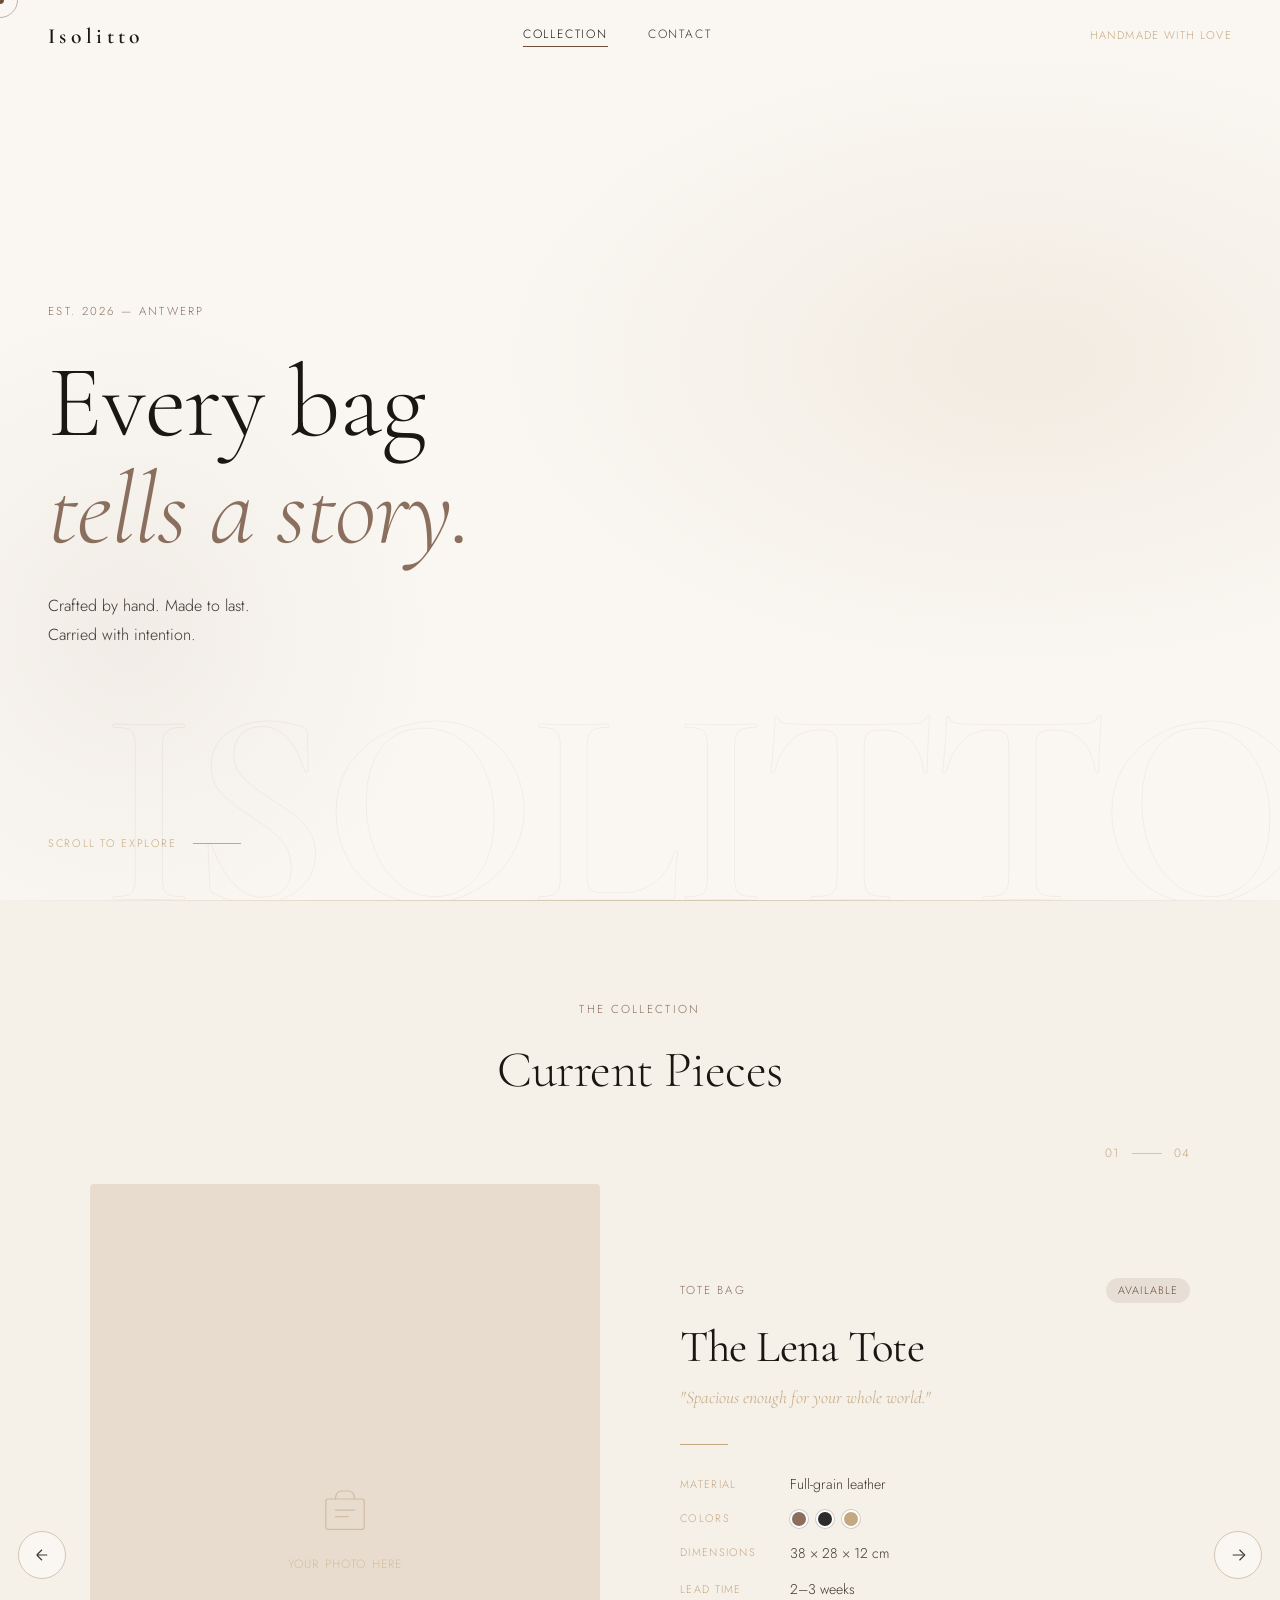
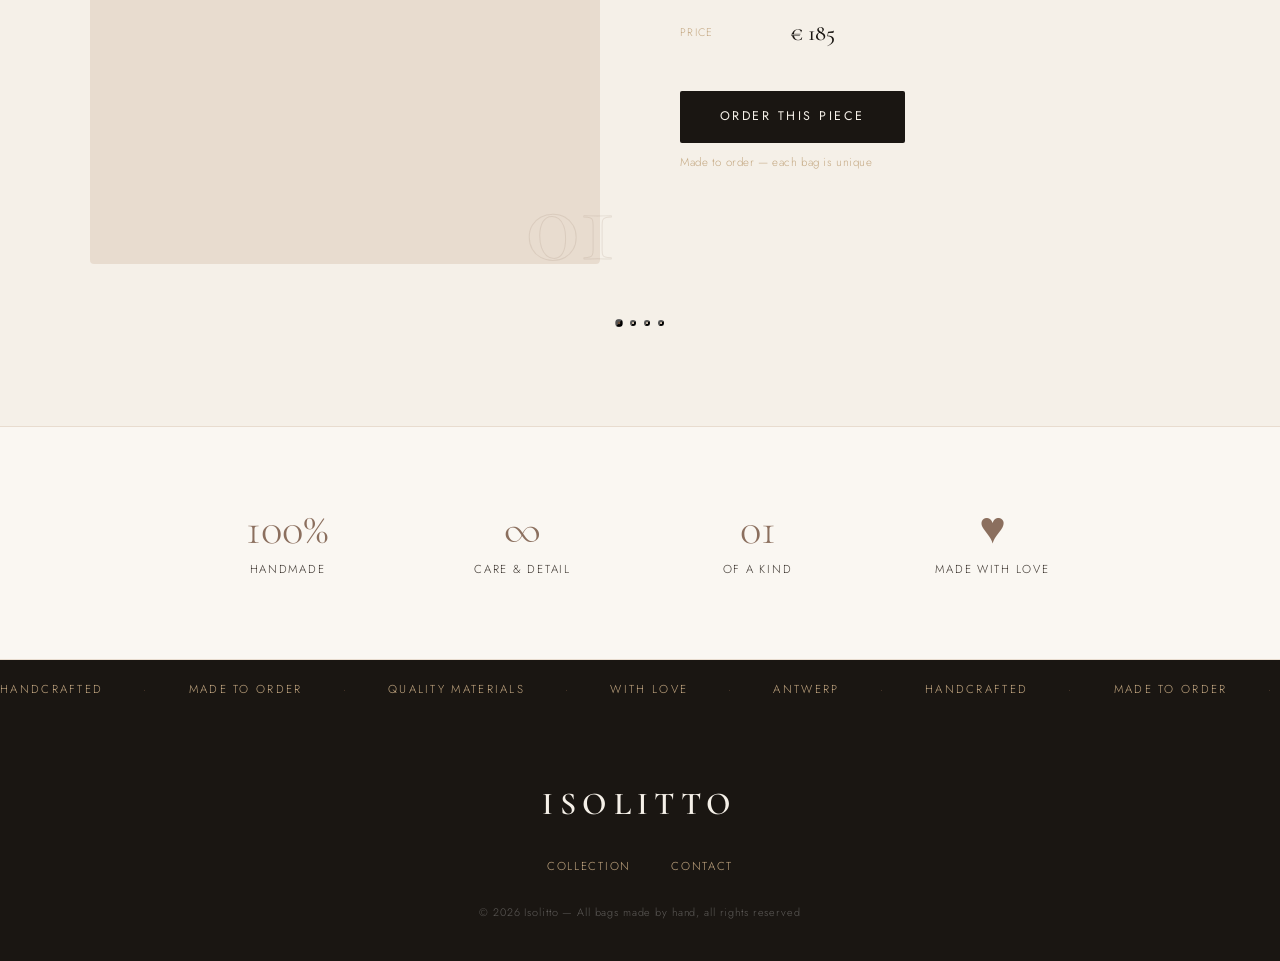
==== index.html @ eee50d2f "Add files via upload" ====
<!DOCTYPE html>
<html lang="en">
<head>
  <meta charset="UTF-8" />
  <meta name="viewport" content="width=device-width, initial-scale=1.0" />
  <title>ISOLITTO — Handmade Bags</title>
  <link rel="stylesheet" href="style.css" />
  <link rel="preconnect" href="https://fonts.googleapis.com">
  <link rel="preconnect" href="https://fonts.gstatic.com" crossorigin>
  <link href="https://fonts.googleapis.com/css2?family=Cormorant+Garamond:ital,wght@0,300;0,400;0,500;0,600;1,300;1,400&family=Jost:wght@200;300;400;500&display=swap" rel="stylesheet">
</head>
<body>

  <!-- CURSOR -->
  <div class="cursor" id="cursor"></div>
  <div class="cursor-follower" id="cursor-follower"></div>

  <!-- NAV -->
  <nav id="nav">
    <div class="nav-logo">
      <a href="index.html">Isolitto</a>
    </div>
    <div class="nav-links">
      <a href="index.html" class="nav-link active">Collection</a>
      <a href="contact.html" class="nav-link">Contact</a>
    </div>
    <div class="nav-tagline">Handmade with love</div>
  </nav>

  <!-- HERO -->
  <section class="hero" id="home">
    <div class="hero-text">
      <span class="hero-label">Est. 2026 — Antwerp</span>
      <h1 class="hero-title">Every bag<br><em>tells a story.</em></h1>
      <p class="hero-sub">Crafted by hand. Made to last.<br>Carried with intention.</p>
    </div>
    <div class="hero-scroll">
      <span>Scroll to explore</span>
      <div class="scroll-line"></div>
    </div>
    <div class="hero-bg-text">ISOLITTO</div>
  </section>

  <!-- COLLECTION -->
  <section class="collection" id="collection">
    <div class="collection-header">
      <p class="section-label">The Collection</p>
      <h2 class="section-title">Current Pieces</h2>
    </div>

    <!-- ITEM SHOWCASE -->
    <div class="showcase">

      <!-- Navigation Arrows -->
      <button class="showcase-nav prev" id="prevBtn" aria-label="Previous item">
        <svg viewBox="0 0 24 24" fill="none" stroke="currentColor" stroke-width="1.5"><path d="M19 12H5M5 12l7-7M5 12l7 7"/></svg>
      </button>
      <button class="showcase-nav next" id="nextBtn" aria-label="Next item">
        <svg viewBox="0 0 24 24" fill="none" stroke="currentColor" stroke-width="1.5"><path d="M5 12h14M14 5l7 7-7 7"/></svg>
      </button>

      <!-- Item Counter -->
      <div class="showcase-counter">
        <span id="currentIndex">01</span>
        <span class="counter-sep"></span>
        <span id="totalItems">04</span>
      </div>

      <!-- Item Display -->
      <div class="showcase-stage" id="showcaseStage">

        <!-- IMAGE -->
        <div class="item-image-wrap" id="itemImageWrap">
          <div class="item-image-placeholder" id="itemImage">
            <!-- REPLACE THIS DIV WITH YOUR IMAGE TAG, e.g.: -->
            <!-- <img src="images/bag1.jpg" alt="The Lena Tote"> -->
            <div class="placeholder-inner">
              <svg viewBox="0 0 80 80" fill="none" xmlns="http://www.w3.org/2000/svg">
                <path d="M28 30C28 24.477 31.134 20 35 20H45C48.866 20 52 24.477 52 30" stroke="currentColor" stroke-width="1.5" stroke-linecap="round"/>
                <rect x="16" y="30" width="48" height="38" rx="3" stroke="currentColor" stroke-width="1.5"/>
                <path d="M28 44h24M28 52h16" stroke="currentColor" stroke-width="1.5" stroke-linecap="round"/>
              </svg>
              <span>Your photo here</span>
            </div>
          </div>
          <div class="item-number-bg" id="itemNumberBg">01</div>
        </div>

        <!-- DETAILS -->
        <div class="item-details" id="itemDetails">
          <div class="item-meta-top">
            <span class="item-category" id="itemCategory">Tote</span>
            <span class="item-availability" id="itemAvailability">Available</span>
          </div>

          <h2 class="item-name" id="itemName">The Lena Tote</h2>
          <p class="item-tagline" id="itemTagline">"Spacious enough for your whole world."</p>

          <div class="item-divider"></div>

          <div class="item-info-grid">
            <div class="item-info-row">
              <span class="info-label">Material</span>
              <span class="info-value" id="itemMaterial">Full-grain leather</span>
            </div>
            <div class="item-info-row">
              <span class="info-label">Colors</span>
              <div class="color-swatches" id="itemColors">
                <span class="swatch" style="background:#8B6F5E;" title="Caramel"></span>
                <span class="swatch" style="background:#2C2C2C;" title="Midnight"></span>
                <span class="swatch" style="background:#C4A882;" title="Sand"></span>
              </div>
            </div>
            <div class="item-info-row">
              <span class="info-label">Dimensions</span>
              <span class="info-value" id="itemSize">38 × 28 × 12 cm</span>
            </div>
            <div class="item-info-row">
              <span class="info-label">Lead time</span>
              <span class="info-value" id="itemLead">2–3 weeks</span>
            </div>
            <div class="item-info-row">
              <span class="info-label">Price</span>
              <span class="info-value item-price" id="itemPrice">€ 185</span>
            </div>
          </div>

          <div class="item-actions">
            <a href="contact.html" class="btn-order">Order this piece</a>
            <p class="order-note">Made to order — each bag is unique</p>
          </div>
        </div>

      </div>

      <!-- Dots -->
      <div class="showcase-dots" id="showcaseDots"></div>
    </div>
  </section>

  <!-- ABOUT STRIP -->
  <section class="about-strip">
    <div class="about-strip-inner">
      <div class="about-col">
        <span class="about-num">100%</span>
        <span class="about-txt">Handmade</span>
      </div>
      <div class="about-col">
        <span class="about-num">∞</span>
        <span class="about-txt">Care & detail</span>
      </div>
      <div class="about-col">
        <span class="about-num">01</span>
        <span class="about-txt">Of a kind</span>
      </div>
      <div class="about-col">
        <span class="about-num">♥</span>
        <span class="about-txt">Made with love</span>
      </div>
    </div>
  </section>

  <!-- MARQUEE -->
  <div class="marquee-wrap">
    <div class="marquee-track">
      <span>Handcrafted</span><span>·</span>
      <span>Made to Order</span><span>·</span>
      <span>Quality Materials</span><span>·</span>
      <span>With Love</span><span>·</span>
      <span>Antwerp</span><span>·</span>
      <span>Handcrafted</span><span>·</span>
      <span>Made to Order</span><span>·</span>
      <span>Quality Materials</span><span>·</span>
      <span>With Love</span><span>·</span>
      <span>Antwerp</span><span>·</span>
    </div>
  </div>

  <!-- FOOTER -->
  <footer class="footer">
    <div class="footer-inner">
      <div class="footer-logo">ISOLITTO</div>
      <div class="footer-links">
        <a href="index.html">Collection</a>
        <a href="contact.html">Contact</a>
      </div>
      <p class="footer-copy">© 2026 Isolitto — All bags made by hand, all rights reserved</p>
    </div>
  </footer>

  <script src="script.js"></script>
</body>
</html>
---- style.css ----
/* ============================
   MAREN — Handmade Bags
   Style Sheet
   ============================ */

:root {
  --cream:      #F5F0E8;
  --warm-white: #FAF7F2;
  --ink:        #1A1612;
  --ink-soft:   #3D3630;
  --brown:      #8B6F5E;
  --brown-light:#C4A882;
  --sand:       #E8DCCF;
  --sand-mid:   #D4C4B0;
  --accent:     #6B4F3A;
  --font-display: 'Cormorant Garamond', Georgia, serif;
  --font-sans:    'Jost', sans-serif;
  --nav-h: 72px;
}

*, *::before, *::after { box-sizing: border-box; margin: 0; padding: 0; }

html { scroll-behavior: smooth; font-size: 16px; }

body {
  background: var(--warm-white);
  color: var(--ink);
  font-family: var(--font-sans);
  font-weight: 300;
  line-height: 1.6;
  overflow-x: hidden;
  cursor: none;
}

a { color: inherit; text-decoration: none; }
img { display: block; width: 100%; height: 100%; object-fit: cover; }

/* ============================
   CUSTOM CURSOR
   ============================ */
.cursor {
  position: fixed;
  top: 0; left: 0;
  width: 8px; height: 8px;
  background: var(--accent);
  border-radius: 50%;
  pointer-events: none;
  z-index: 9999;
  transform: translate(-50%, -50%);
  transition: transform 0.1s ease, background 0.2s;
}
.cursor-follower {
  position: fixed;
  top: 0; left: 0;
  width: 36px; height: 36px;
  border: 1px solid var(--brown);
  border-radius: 50%;
  pointer-events: none;
  z-index: 9998;
  transform: translate(-50%, -50%);
  transition: transform 0.18s ease, width 0.2s, height 0.2s, opacity 0.2s;
  opacity: 0.5;
}
body:has(a:hover) .cursor-follower,
body:has(button:hover) .cursor-follower {
  width: 52px; height: 52px;
  opacity: 0.8;
}

/* ============================
   NAV
   ============================ */
nav {
  position: fixed;
  top: 0; left: 0; right: 0;
  height: var(--nav-h);
  display: flex;
  align-items: center;
  justify-content: space-between;
  padding: 0 48px;
  z-index: 100;
  transition: background 0.4s, box-shadow 0.4s;
}
nav.scrolled {
  background: rgba(250,247,242,0.95);
  backdrop-filter: blur(12px);
  box-shadow: 0 1px 0 rgba(26,22,18,0.08);
}
.nav-logo a {
  font-family: var(--font-display);
  font-weight: 600;
  font-size: 1.35rem;
  letter-spacing: 0.2em;
  color: var(--ink);
}
.nav-links {
  display: flex;
  gap: 40px;
}
.nav-link {
  font-size: 0.75rem;
  letter-spacing: 0.15em;
  text-transform: uppercase;
  color: var(--ink-soft);
  position: relative;
  padding-bottom: 2px;
}
.nav-link::after {
  content: '';
  position: absolute;
  bottom: 0; left: 0;
  width: 0; height: 1px;
  background: var(--accent);
  transition: width 0.3s ease;
}
.nav-link:hover::after,
.nav-link.active::after { width: 100%; }
.nav-link.active { color: var(--ink); }
.nav-tagline {
  font-size: 0.7rem;
  letter-spacing: 0.12em;
  color: var(--brown-light);
  text-transform: uppercase;
}

/* ============================
   HERO
   ============================ */
.hero {
  min-height: 100vh;
  display: flex;
  flex-direction: column;
  justify-content: center;
  padding: calc(var(--nav-h) + 60px) 48px 80px;
  position: relative;
  overflow: hidden;
  background: var(--warm-white);
}
.hero::before {
  content: '';
  position: absolute;
  inset: 0;
  background:
    radial-gradient(ellipse 60% 50% at 80% 40%, rgba(196,168,130,0.15) 0%, transparent 70%),
    radial-gradient(ellipse 40% 60% at 10% 70%, rgba(139,111,94,0.08) 0%, transparent 60%);
  pointer-events: none;
}
.hero-bg-text {
  position: absolute;
  bottom: -4vw;
  right: -2vw;
  font-family: var(--font-display);
  font-weight: 600;
  font-size: 22vw;
  color: transparent;
  -webkit-text-stroke: 1px rgba(139,111,94,0.08);
  letter-spacing: -0.03em;
  pointer-events: none;
  user-select: none;
  line-height: 1;
}
.hero-label {
  display: block;
  font-size: 0.72rem;
  letter-spacing: 0.2em;
  text-transform: uppercase;
  color: var(--brown);
  margin-bottom: 28px;
  opacity: 0;
  animation: fadeUp 0.8s ease 0.2s forwards;
}
.hero-title {
  font-family: var(--font-display);
  font-size: clamp(3.5rem, 8vw, 7rem);
  font-weight: 300;
  line-height: 1.05;
  letter-spacing: -0.01em;
  color: var(--ink);
  max-width: 700px;
  opacity: 0;
  animation: fadeUp 0.9s ease 0.35s forwards;
}
.hero-title em {
  font-style: italic;
  color: var(--brown);
}
.hero-sub {
  margin-top: 28px;
  font-size: 1rem;
  color: var(--ink-soft);
  font-weight: 300;
  max-width: 340px;
  line-height: 1.8;
  opacity: 0;
  animation: fadeUp 0.9s ease 0.5s forwards;
}
.hero-scroll {
  position: absolute;
  bottom: 48px;
  left: 48px;
  display: flex;
  align-items: center;
  gap: 16px;
  font-size: 0.68rem;
  letter-spacing: 0.15em;
  text-transform: uppercase;
  color: var(--brown-light);
  opacity: 0;
  animation: fadeUp 1s ease 0.8s forwards;
}
.scroll-line {
  width: 48px;
  height: 1px;
  background: var(--brown-light);
  position: relative;
  overflow: hidden;
}
.scroll-line::after {
  content: '';
  position: absolute;
  top: 0; left: -100%;
  width: 100%; height: 100%;
  background: var(--brown);
  animation: scrollSlide 2s ease-in-out 1.5s infinite;
}
@keyframes scrollSlide {
  0% { left: -100%; }
  50% { left: 0; }
  100% { left: 100%; }
}
@keyframes fadeUp {
  from { opacity: 0; transform: translateY(24px); }
  to   { opacity: 1; transform: translateY(0); }
}

/* ============================
   COLLECTION SECTION
   ============================ */
.collection {
  padding: 100px 48px;
  background: var(--cream);
  position: relative;
}
.collection::before {
  content: '';
  position: absolute;
  top: 0; left: 0; right: 0;
  height: 1px;
  background: linear-gradient(90deg, transparent, var(--sand-mid), transparent);
}
.collection-header {
  text-align: center;
  margin-bottom: 72px;
}
.section-label {
  display: block;
  font-size: 0.72rem;
  letter-spacing: 0.2em;
  text-transform: uppercase;
  color: var(--brown);
  margin-bottom: 12px;
}
.section-title {
  font-family: var(--font-display);
  font-size: clamp(2rem, 4vw, 3.2rem);
  font-weight: 300;
  color: var(--ink);
  letter-spacing: -0.01em;
}

/* ============================
   SHOWCASE
   ============================ */
.showcase {
  position: relative;
  max-width: 1100px;
  margin: 0 auto;
}
.showcase-stage {
  display: grid;
  grid-template-columns: 1fr 1fr;
  gap: 80px;
  align-items: center;
  min-height: 560px;
}
.showcase-nav {
  position: absolute;
  top: 50%;
  transform: translateY(-50%);
  width: 48px; height: 48px;
  border: 1px solid var(--sand-mid);
  background: var(--warm-white);
  border-radius: 50%;
  cursor: none;
  display: flex;
  align-items: center;
  justify-content: center;
  color: var(--ink-soft);
  z-index: 10;
  transition: background 0.2s, border-color 0.2s, color 0.2s, transform 0.2s;
}
.showcase-nav svg { width: 18px; height: 18px; }
.showcase-nav:hover {
  background: var(--accent);
  border-color: var(--accent);
  color: white;
  transform: translateY(-50%) scale(1.05);
}
.showcase-nav.prev { left: -72px; }
.showcase-nav.next { right: -72px; }

.showcase-counter {
  position: absolute;
  top: -40px;
  right: 0;
  display: flex;
  align-items: center;
  gap: 12px;
  font-size: 0.75rem;
  letter-spacing: 0.1em;
  color: var(--brown-light);
}
.counter-sep {
  width: 30px; height: 1px;
  background: var(--sand-mid);
  display: block;
}

/* IMAGE */
.item-image-wrap {
  position: relative;
}
.item-image-placeholder {
  width: 100%;
  aspect-ratio: 3/4;
  background: var(--sand);
  border-radius: 4px;
  overflow: hidden;
  position: relative;
  display: flex;
  align-items: center;
  justify-content: center;
  transition: opacity 0.4s ease;
}
.item-image-placeholder img {
  width: 100%;
  height: 100%;
  object-fit: cover;
  border-radius: 4px;
}
.placeholder-inner {
  display: flex;
  flex-direction: column;
  align-items: center;
  gap: 16px;
  color: var(--brown-light);
}
.placeholder-inner svg {
  width: 64px; height: 64px;
  opacity: 0.6;
}
.placeholder-inner span {
  font-size: 0.75rem;
  letter-spacing: 0.1em;
  text-transform: uppercase;
  opacity: 0.6;
}
.item-number-bg {
  position: absolute;
  bottom: -16px;
  right: -16px;
  font-family: var(--font-display);
  font-size: 7rem;
  font-weight: 600;
  color: transparent;
  -webkit-text-stroke: 1px rgba(139,111,94,0.15);
  line-height: 1;
  pointer-events: none;
  user-select: none;
  transition: opacity 0.4s;
}

/* DETAILS */
.item-details {
  padding: 20px 0;
  transition: opacity 0.4s ease, transform 0.4s ease;
}
.item-meta-top {
  display: flex;
  align-items: center;
  justify-content: space-between;
  margin-bottom: 20px;
}
.item-category {
  font-size: 0.72rem;
  letter-spacing: 0.18em;
  text-transform: uppercase;
  color: var(--brown);
}
.item-availability {
  font-size: 0.68rem;
  letter-spacing: 0.1em;
  text-transform: uppercase;
  padding: 4px 12px;
  border-radius: 20px;
  background: rgba(107,79,58,0.1);
  color: var(--accent);
}
.item-availability.unavailable {
  background: rgba(200,200,200,0.2);
  color: #999;
}
.item-name {
  font-family: var(--font-display);
  font-size: clamp(2rem, 3.5vw, 3rem);
  font-weight: 400;
  line-height: 1.1;
  color: var(--ink);
  margin-bottom: 12px;
  letter-spacing: -0.01em;
}
.item-tagline {
  font-style: italic;
  font-size: 0.95rem;
  color: var(--brown-light);
  margin-bottom: 32px;
  font-family: var(--font-display);
  font-size: 1.1rem;
}
.item-divider {
  width: 48px;
  height: 1px;
  background: var(--brown-light);
  margin-bottom: 28px;
}
.item-info-grid {
  display: flex;
  flex-direction: column;
  gap: 14px;
  margin-bottom: 40px;
}
.item-info-row {
  display: flex;
  align-items: center;
  gap: 20px;
  font-size: 0.88rem;
}
.info-label {
  width: 90px;
  flex-shrink: 0;
  font-size: 0.68rem;
  letter-spacing: 0.12em;
  text-transform: uppercase;
  color: var(--brown-light);
}
.info-value { color: var(--ink-soft); }
.item-price {
  font-family: var(--font-display);
  font-size: 1.4rem;
  font-weight: 500;
  color: var(--ink);
}
.color-swatches {
  display: flex;
  gap: 8px;
  align-items: center;
}
.swatch {
  width: 18px; height: 18px;
  border-radius: 50%;
  display: inline-block;
  border: 2px solid white;
  box-shadow: 0 0 0 1px rgba(0,0,0,0.15);
  cursor: none;
  transition: transform 0.2s;
}
.swatch:hover { transform: scale(1.2); }

/* ACTIONS */
.item-actions {
  display: flex;
  flex-direction: column;
  gap: 10px;
}
.btn-order {
  display: inline-flex;
  align-items: center;
  justify-content: center;
  padding: 16px 40px;
  background: var(--ink);
  color: var(--cream);
  font-family: var(--font-sans);
  font-size: 0.78rem;
  font-weight: 400;
  letter-spacing: 0.2em;
  text-transform: uppercase;
  border-radius: 2px;
  cursor: none;
  transition: background 0.25s, color 0.25s;
  align-self: flex-start;
}
.btn-order:hover {
  background: var(--accent);
  color: white;
}
.order-note {
  font-size: 0.72rem;
  color: var(--brown-light);
  letter-spacing: 0.05em;
}

/* DOTS */
.showcase-dots {
  display: flex;
  justify-content: center;
  gap: 8px;
  margin-top: 56px;
}
.dot {
  width: 6px; height: 6px;
  border-radius: 50%;
  background: var(--sand-mid);
  cursor: none;
  transition: background 0.3s, transform 0.3s;
}
.dot.active {
  background: var(--accent);
  transform: scale(1.3);
}

/* Transition state */
.showcase-stage.transitioning .item-image-placeholder,
.showcase-stage.transitioning .item-details {
  opacity: 0;
  transform: translateY(12px);
}

/* ============================
   ABOUT STRIP
   ============================ */
.about-strip {
  padding: 80px 48px;
  background: var(--warm-white);
  border-top: 1px solid var(--sand);
  border-bottom: 1px solid var(--sand);
}
.about-strip-inner {
  max-width: 900px;
  margin: 0 auto;
  display: grid;
  grid-template-columns: repeat(4, 1fr);
  gap: 40px;
  text-align: center;
}
.about-col {
  display: flex;
  flex-direction: column;
  gap: 8px;
}
.about-num {
  font-family: var(--font-display);
  font-size: 2.8rem;
  font-weight: 300;
  color: var(--brown);
  line-height: 1;
}
.about-txt {
  font-size: 0.72rem;
  letter-spacing: 0.15em;
  text-transform: uppercase;
  color: var(--ink-soft);
}

/* ============================
   MARQUEE
   ============================ */
.marquee-wrap {
  overflow: hidden;
  background: var(--ink);
  padding: 20px 0;
}
.marquee-track {
  display: flex;
  gap: 40px;
  width: max-content;
  animation: marquee 20s linear infinite;
  align-items: center;
}
.marquee-track span {
  font-size: 0.72rem;
  letter-spacing: 0.2em;
  text-transform: uppercase;
  color: var(--brown-light);
  white-space: nowrap;
}
.marquee-track span:nth-child(even) {
  color: var(--accent);
}
@keyframes marquee {
  from { transform: translateX(0); }
  to   { transform: translateX(-50%); }
}

/* ============================
   FOOTER
   ============================ */
.footer {
  padding: 60px 48px 40px;
  background: var(--ink);
}
.footer-inner {
  max-width: 1100px;
  margin: 0 auto;
  display: flex;
  flex-direction: column;
  align-items: center;
  gap: 28px;
}
.footer-logo {
  font-family: var(--font-display);
  font-weight: 600;
  font-size: 2rem;
  letter-spacing: 0.2em;
  color: var(--cream);
}
.footer-links {
  display: flex;
  gap: 40px;
}
.footer-links a {
  font-size: 0.72rem;
  letter-spacing: 0.15em;
  text-transform: uppercase;
  color: var(--brown-light);
  transition: color 0.2s;
}
.footer-links a:hover { color: var(--cream); }
.footer-copy {
  font-size: 0.68rem;
  color: rgba(255,255,255,0.3);
  letter-spacing: 0.08em;
}

/* ============================
   CONTACT PAGE
   ============================ */
.contact-page { background: var(--warm-white); }

.contact-hero {
  min-height: 50vh;
  display: flex;
  align-items: flex-end;
  padding: calc(var(--nav-h) + 80px) 48px 80px;
  position: relative;
  overflow: hidden;
  background: var(--cream);
}
.contact-hero::before {
  content: '';
  position: absolute;
  inset: 0;
  background: radial-gradient(ellipse 50% 70% at 90% 30%, rgba(196,168,130,0.2) 0%, transparent 70%);
  pointer-events: none;
}
.contact-hero .hero-bg-text {
  font-size: 18vw;
  bottom: -3vw;
  right: -1vw;
}
.contact-hero-inner { max-width: 700px; }
.contact-title {
  font-family: var(--font-display);
  font-size: clamp(3rem, 7vw, 6rem);
  font-weight: 300;
  line-height: 1.05;
  color: var(--ink);
  margin: 20px 0 24px;
  letter-spacing: -0.01em;
}
.contact-title em { font-style: italic; color: var(--brown); }
.contact-sub {
  font-size: 1rem;
  color: var(--ink-soft);
  max-width: 440px;
  line-height: 1.8;
}

.contact-body {
  padding: 100px 48px;
}
.contact-grid {
  max-width: 1100px;
  margin: 0 auto;
  display: grid;
  grid-template-columns: 1fr 2fr;
  gap: 100px;
  align-items: start;
}
.contact-info {
  display: flex;
  flex-direction: column;
  gap: 28px;
}
.contact-info-block {
  display: flex;
  flex-direction: column;
  gap: 4px;
  padding-bottom: 28px;
  border-bottom: 1px solid var(--sand);
}
.contact-info-block:last-of-type { border: none; }
.ci-label {
  font-size: 0.68rem;
  letter-spacing: 0.15em;
  text-transform: uppercase;
  color: var(--brown-light);
}
.ci-value {
  font-size: 0.95rem;
  color: var(--ink-soft);
}
.ci-value a { color: var(--brown); }
.ci-value a:hover { text-decoration: underline; }
.contact-note {
  margin-top: 12px;
  font-family: var(--font-display);
  font-size: 1.05rem;
  font-style: italic;
  color: var(--brown-light);
  line-height: 1.7;
}

/* FORM */
.contact-form {
  display: flex;
  flex-direction: column;
  gap: 28px;
  position: relative;
}
.form-row {
  display: grid;
  grid-template-columns: 1fr 1fr;
  gap: 28px;
}
.form-group {
  display: flex;
  flex-direction: column;
  gap: 8px;
}
.form-group label {
  font-size: 0.7rem;
  letter-spacing: 0.15em;
  text-transform: uppercase;
  color: var(--brown);
}
.form-group input,
.form-group select,
.form-group textarea {
  background: var(--cream);
  border: 1px solid var(--sand-mid);
  border-radius: 2px;
  padding: 14px 18px;
  font-family: var(--font-sans);
  font-size: 0.9rem;
  font-weight: 300;
  color: var(--ink);
  outline: none;
  transition: border-color 0.25s, box-shadow 0.25s;
  cursor: none;
}
.form-group input::placeholder,
.form-group textarea::placeholder {
  color: var(--brown-light);
}
.form-group input:focus,
.form-group select:focus,
.form-group textarea:focus {
  border-color: var(--brown);
  box-shadow: 0 0 0 3px rgba(139,111,94,0.1);
}
.form-group select {
  appearance: none;
  background-image: url("data:image/svg+xml,%3Csvg xmlns='http://www.w3.org/2000/svg' width='12' height='8' viewBox='0 0 12 8'%3E%3Cpath d='M1 1l5 5 5-5' stroke='%238B6F5E' stroke-width='1.5' fill='none' stroke-linecap='round'/%3E%3C/svg%3E");
  background-repeat: no-repeat;
  background-position: right 16px center;
}
.form-group textarea { resize: vertical; min-height: 140px; line-height: 1.7; }

.btn-submit {
  display: inline-flex;
  align-items: center;
  gap: 12px;
  padding: 18px 48px;
  background: var(--ink);
  color: var(--cream);
  font-family: var(--font-sans);
  font-size: 0.78rem;
  font-weight: 400;
  letter-spacing: 0.2em;
  text-transform: uppercase;
  border: none;
  border-radius: 2px;
  cursor: none;
  transition: background 0.25s;
  align-self: flex-start;
}
.btn-submit svg { width: 18px; height: 18px; transition: transform 0.2s; }
.btn-submit:hover { background: var(--accent); }
.btn-submit:hover svg { transform: translateX(4px); }

.form-success {
  display: none;
  align-items: center;
  gap: 12px;
  padding: 16px 20px;
  background: rgba(107,79,58,0.08);
  border: 1px solid rgba(107,79,58,0.2);
  border-radius: 2px;
  color: var(--accent);
  font-size: 0.88rem;
}
.form-success svg { width: 20px; height: 20px; flex-shrink: 0; }
.form-success.visible { display: flex; }

/* ============================
   RESPONSIVE
   ============================ */
@media (max-width: 900px) {
  nav { padding: 0 24px; }
  .nav-tagline { display: none; }
  .hero { padding: calc(var(--nav-h) + 40px) 24px 60px; }
  .hero-scroll { left: 24px; }
  .hero-bg-text { font-size: 28vw; }

  .collection { padding: 72px 24px; }
  .showcase-nav.prev { left: -16px; }
  .showcase-nav.next { right: -16px; }
  .showcase-stage {
    grid-template-columns: 1fr;
    gap: 40px;
    min-height: auto;
  }
  .item-image-wrap { max-width: 380px; margin: 0 auto; }
  .about-strip { padding: 60px 24px; }
  .about-strip-inner {
    grid-template-columns: repeat(2, 1fr);
    gap: 32px;
  }
  .contact-hero { padding: calc(var(--nav-h) + 60px) 24px 60px; }
  .contact-body { padding: 60px 24px; }
  .contact-grid {
    grid-template-columns: 1fr;
    gap: 60px;
  }
  .form-row { grid-template-columns: 1fr; }
  .footer { padding: 48px 24px 32px; }
}

@media (max-width: 600px) {
  .hero-title { font-size: 3rem; }
  .showcase-nav { width: 38px; height: 38px; }
  .showcase-nav.prev { left: -4px; }
  .showcase-nav.next { right: -4px; }
  .about-strip-inner { grid-template-columns: repeat(2,1fr); }
  .contact-title { font-size: 2.8rem; }
}
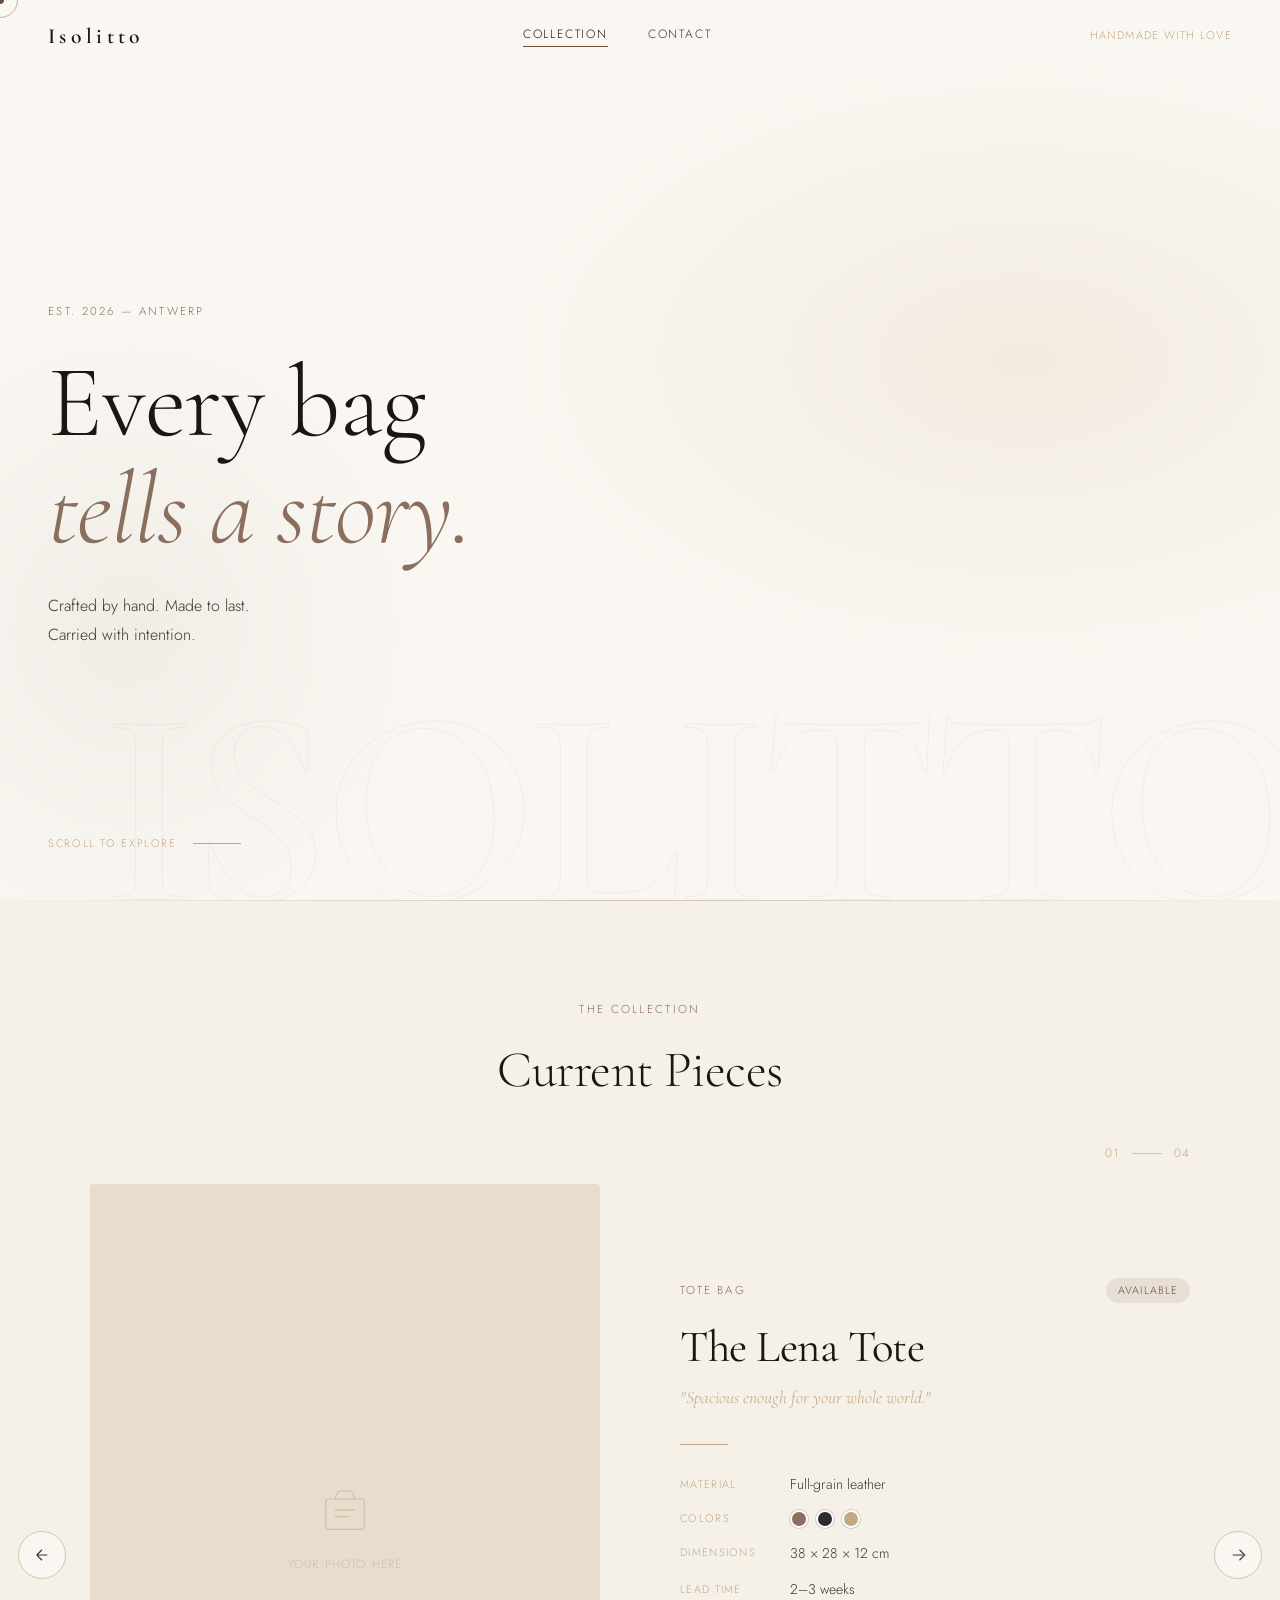
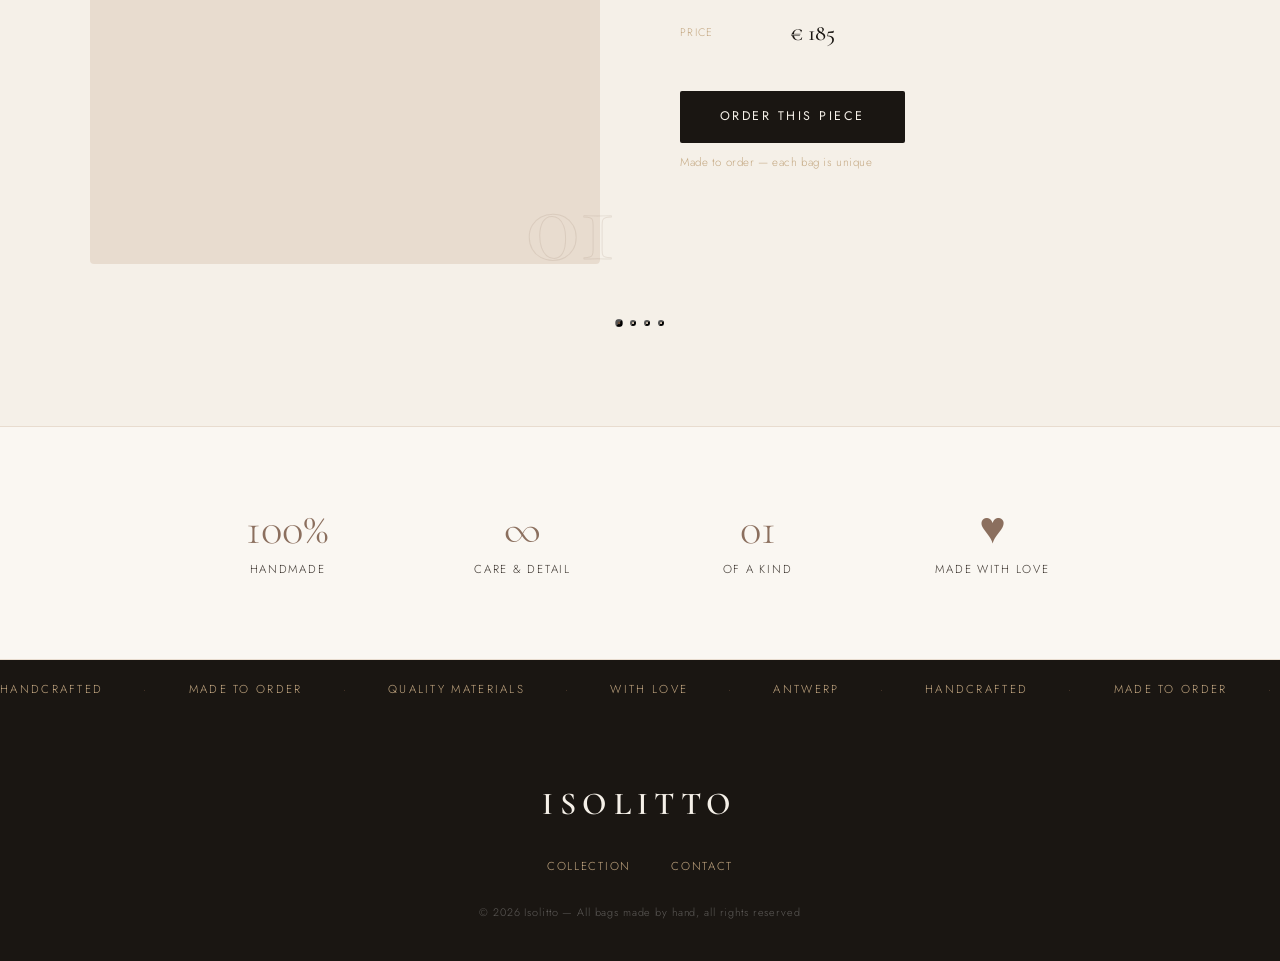
==== commit 31ef0568: "Update index.html" ====
--- a/index.html
+++ b/index.html
@@ -93,7 +93,7 @@
             <span class="item-availability" id="itemAvailability">Available</span>
           </div>
 
-          <h2 class="item-name" id="itemName">The Lena Tote</h2>
+          <h2 class="item-name" id="itemName">Tom Tempête</h2>
           <p class="item-tagline" id="itemTagline">"Spacious enough for your whole world."</p>
 
           <div class="item-divider"></div>
@@ -190,4 +190,4 @@
 
   <script src="script.js"></script>
 </body>
-</html>+</html>
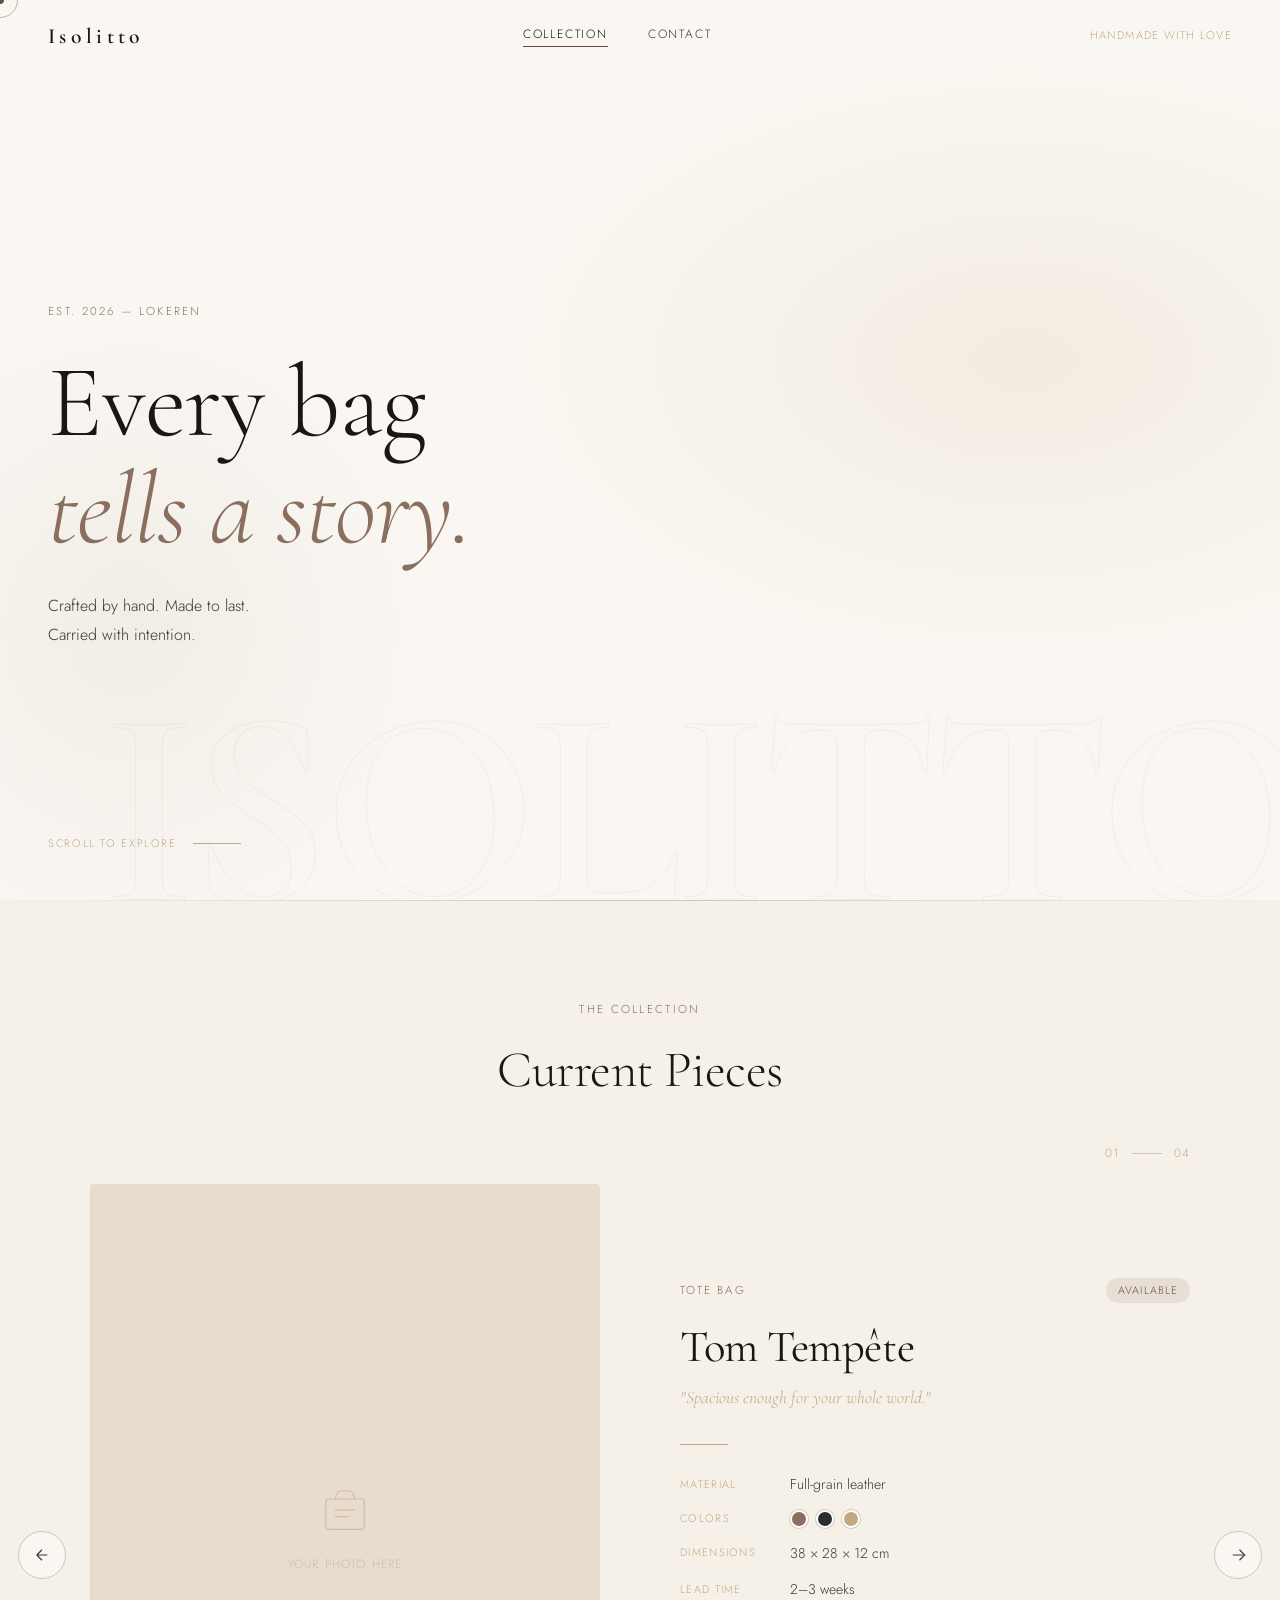
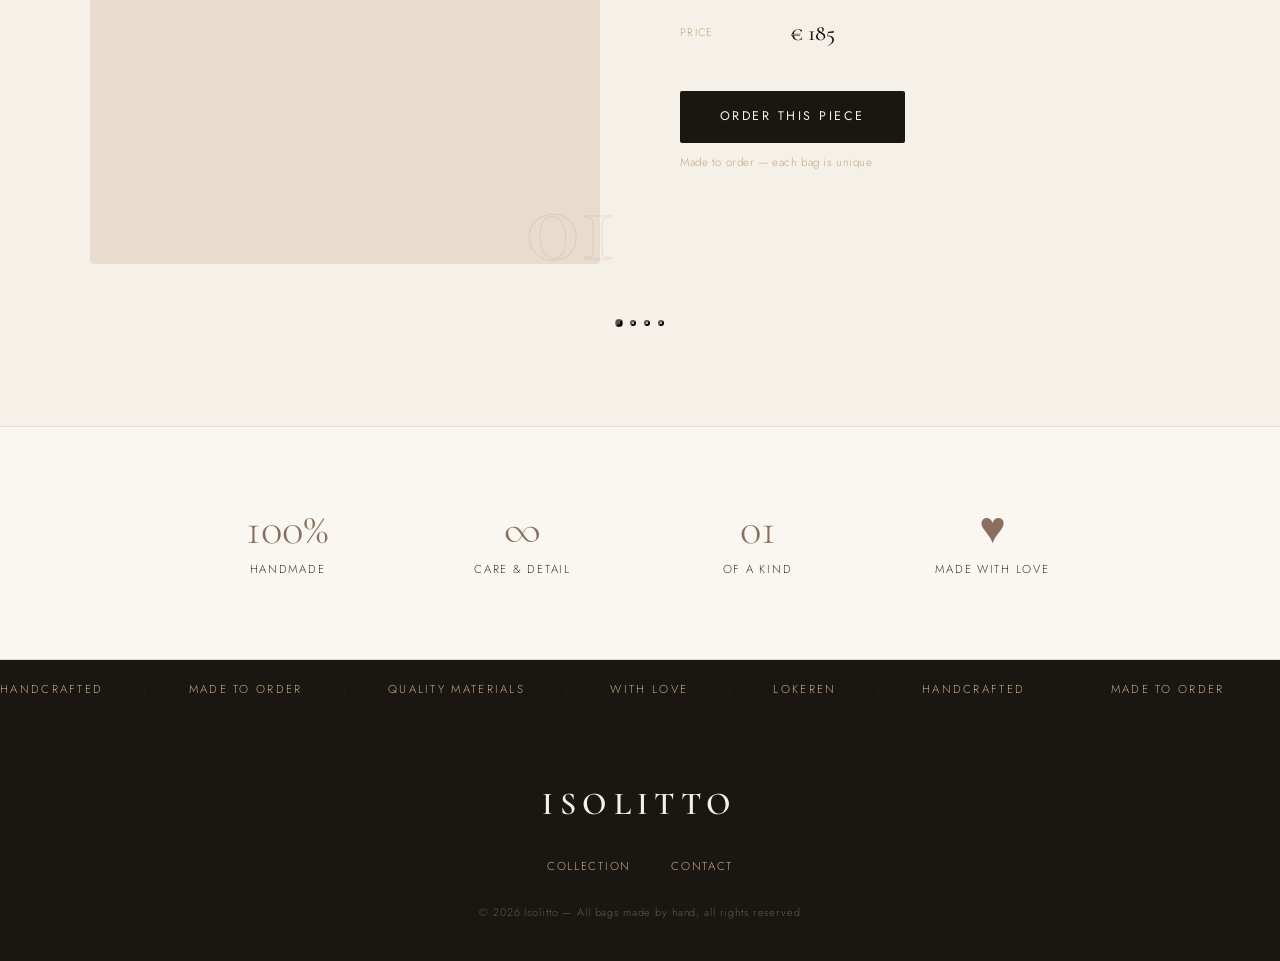
==== commit 1fdddc5f: "Update index.html" ====
--- a/index.html
+++ b/index.html
@@ -30,7 +30,7 @@
   <!-- HERO -->
   <section class="hero" id="home">
     <div class="hero-text">
-      <span class="hero-label">Est. 2026 — Antwerp</span>
+      <span class="hero-label">Est. 2026 — Lokeren</span>
       <h1 class="hero-title">Every bag<br><em>tells a story.</em></h1>
       <p class="hero-sub">Crafted by hand. Made to last.<br>Carried with intention.</p>
     </div>
@@ -167,12 +167,12 @@
       <span>Made to Order</span><span>·</span>
       <span>Quality Materials</span><span>·</span>
       <span>With Love</span><span>·</span>
-      <span>Antwerp</span><span>·</span>
+      <span>Lokeren</span><span>·</span>
       <span>Handcrafted</span><span>·</span>
       <span>Made to Order</span><span>·</span>
       <span>Quality Materials</span><span>·</span>
       <span>With Love</span><span>·</span>
-      <span>Antwerp</span><span>·</span>
+      <span>Lokeren</span><span>·</span>
     </div>
   </div>
 
